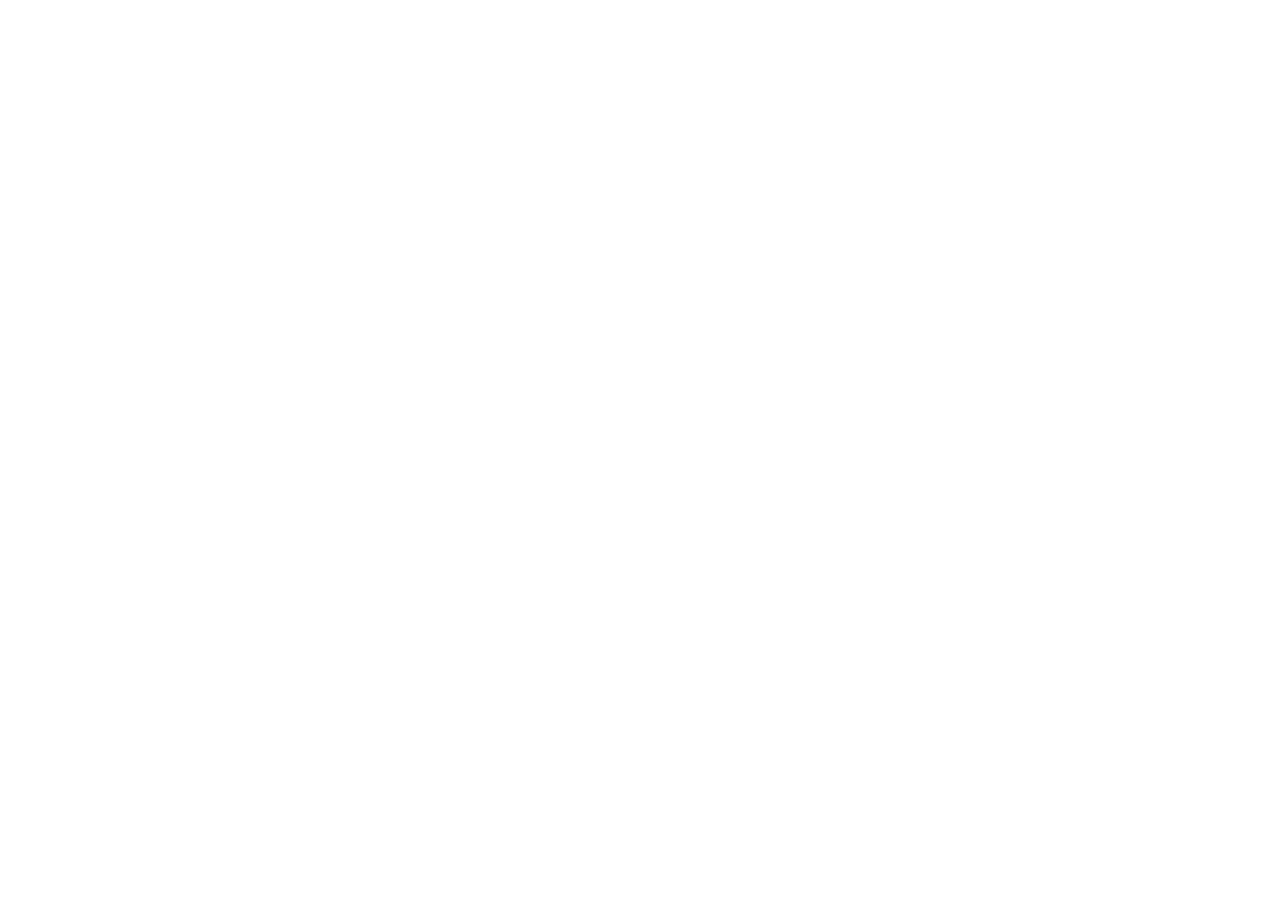
==== about.html @ 645c2c2f "added html" ====
<!DOCTYPE html>
<html lang="en">
<head>
    <meta charset="UTF-8">
    <meta name="viewport" content="width=device-width, initial-scale=1.0">
    <title>Document</title>
</head>
<body>
    
</body>
</html>
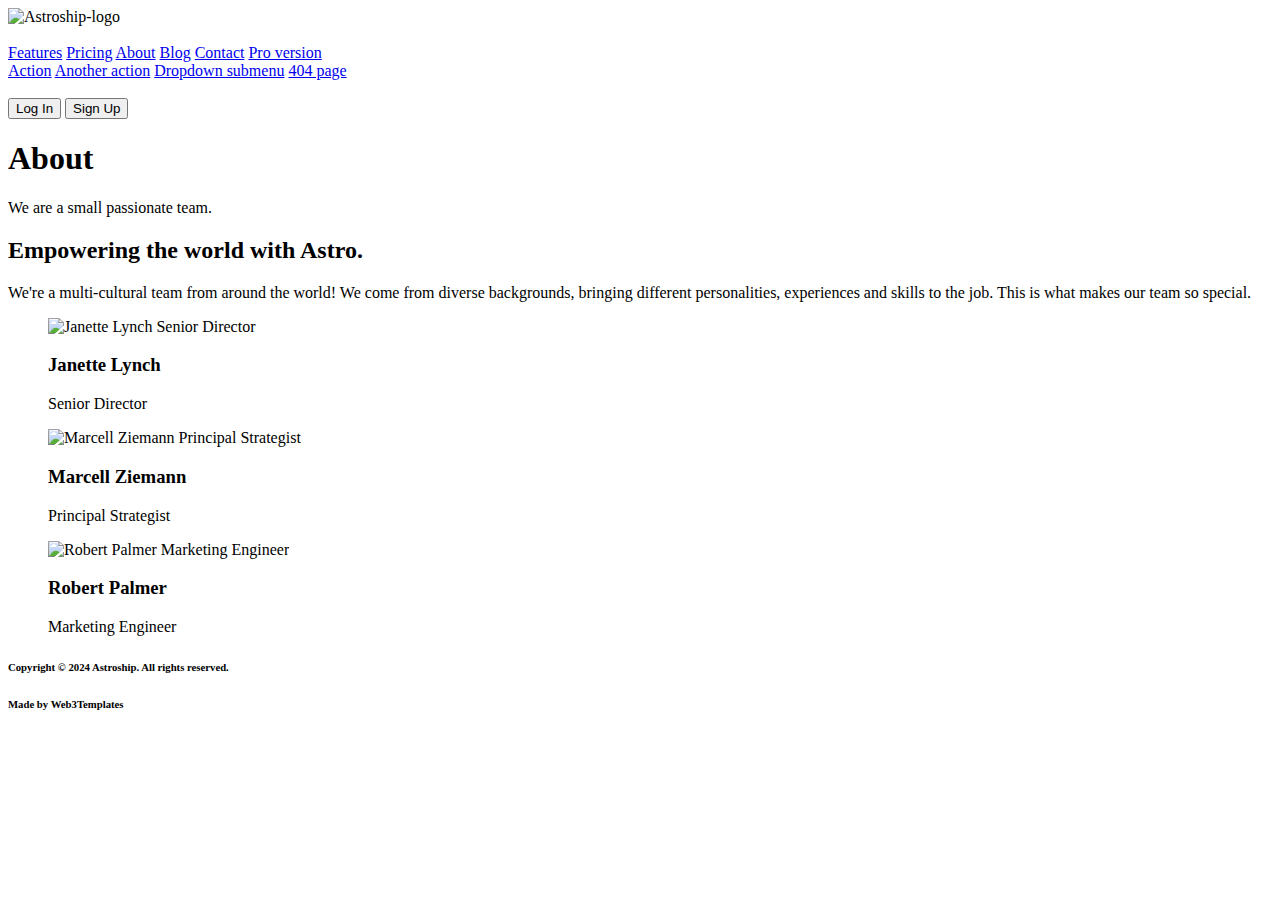
==== commit c4ed5f4b: "added about html and fix pricing html" ====
--- a/about.html
+++ b/about.html
@@ -1,11 +1,106 @@
 <!DOCTYPE html>
 <html lang="en">
+
 <head>
     <meta charset="UTF-8">
     <meta name="viewport" content="width=device-width, initial-scale=1.0">
     <title>Document</title>
 </head>
 <body>
-    
+    <div class="container">
+        <div class="row">
+            <div class="col-3">
+                <div class="row">
+                    <nav class="logo">
+                        <img src="https://astroship.web3templates.com/" alt="Astroship-logo" />
+                    </nav>
+                </div>
+            </div>
+            <br>
+            <div class="col-6">
+                <div class="row">
+                    <nav class="menù">
+                        <a href="#">Features</a>
+                        <a href="https://astroship.web3templates.com/pricing">Pricing</a>
+                        <a href="https://astroship.web3templates.com/about">About</a>
+                        <a href="https://astroship.web3templates.com/blog">Blog</a>
+                        <a href="https://astroship.web3templates.com/contact">Contact</a>
+                        <a href="https://astroship-pro.web3templates.com/">Pro version</a>
+                        <nav class="menù-features">
+                            <a href="https://astroship.web3templates.com/">Action</a>
+                            <a href="https://astroship.web3templates.com/pricing#">Another action</a>
+                            <a href="https://astroship.web3templates.com/pricing#">Dropdown submenu</a>
+                            <a href="https://astroship.web3templates.com/404">404 page</a>
+                        </nav>
+                    </nav>
+                </div>
+            </div>
+            <br>
+            <div class="col-3">
+                <div class="row">
+                    <nav class="menù-button">
+                        <button>Log In</button>
+                        <button>Sign Up</button>
+                    </nav>
+                </div>
+            </div>
+        </div>
+        <header>
+            <h1>About</h1>
+            <p>We are a small passionate team.</p>
+        </header>
+        <section>
+            <h2>Empowering the world with Astro.</h2>
+            <p>We're a multi-cultural team from around the world! We come from diverse backgrounds,
+                bringing different personalities, experiences and skills to the job. This is what makes our team so
+                special.</p>
+        </section>
+        <main>
+            <div class="row">
+                <div class="col-4">
+                    <div class="row">
+                        <div class="card-1">
+                            <figure>
+                                <img src="https://images.unsplash.com/photo-1580489944761-15a19d654956?&fit=crop&w=280"
+                                    alt="Janette Lynch Senior Director" />
+                                <figcaption>
+                                    <h3>Janette Lynch</h3>
+                                    <p>Senior Director</p>
+                                </figcaption>
+                            </figure>
+                        </div>
+                    </div>
+                    <div class="row">
+                        <div class="card-2">
+                            <figure>
+                                <img src="https://images.unsplash.com/photo-1633332755192-727a05c4013d?&fit=crop&w=280"
+                                    alt="Marcell Ziemann Principal Strategist" />
+                                <figcaption>
+                                    <h3>Marcell Ziemann</h3>
+                                    <p>Principal Strategist</p>
+                                </figcaption>
+                            </figure>
+                        </div>
+                    </div>
+                    <div class="row">
+                        <div class="card-3">
+                            <figure>
+                                <img src="https://images.unsplash.com/photo-1535713875002-d1d0cf377fde?&fit=crop&w=280"
+                                    alt="Robert Palmer Marketing Engineer" />
+                                <figcaption>
+                                    <h3>Robert Palmer</h3>
+                                    <p>Marketing Engineer</p>
+                                </figcaption>
+                            </figure>
+                        </div>
+                    </div>
+                </div>
+            </div>
+        </main>
+        <footer>
+            <h6>Copyright © 2024 Astroship. All rights reserved.</h6>
+            <h6>Made by Web3Templates</h6>
+        </footer>
+    </div>
 </body>
 </html>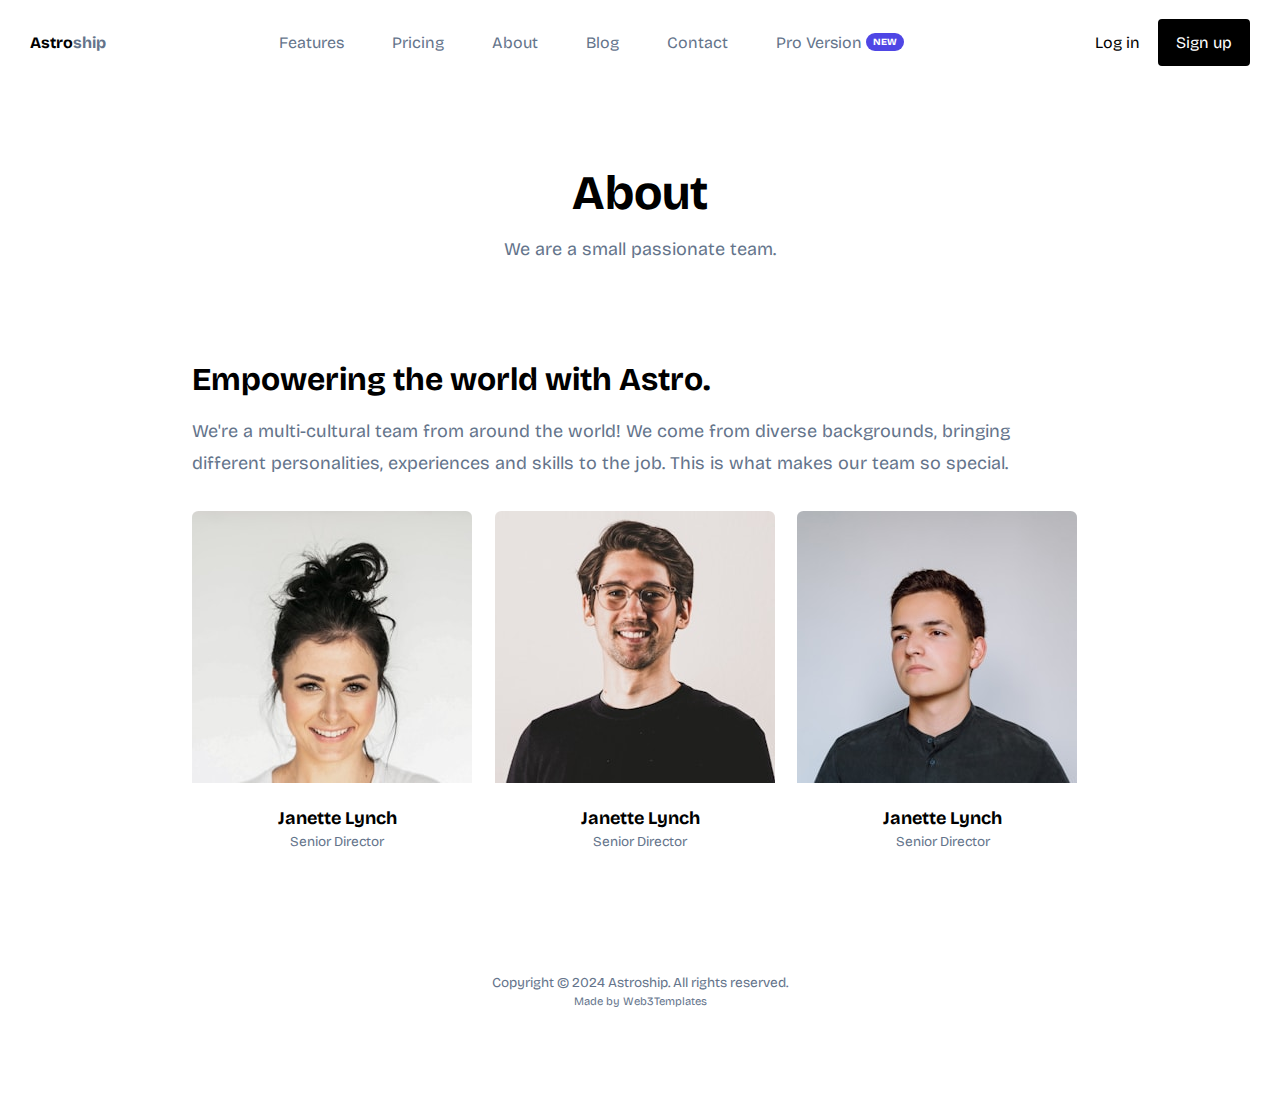
==== commit 62290d81: "added about page" ====
--- a/about.html
+++ b/about.html
@@ -4,103 +4,103 @@
 <head>
     <meta charset="UTF-8">
     <meta name="viewport" content="width=device-width, initial-scale=1.0">
-    <title>Document</title>
+    <title>AstroShip - About</title>
+    <link rel="stylesheet" href="./css/index.css" />
 </head>
+
 <body>
-    <div class="container">
-        <div class="row">
-            <div class="col-3">
-                <div class="row">
-                    <nav class="logo">
-                        <img src="https://astroship.web3templates.com/" alt="Astroship-logo" />
-                    </nav>
+    <nav class="wrapper justify-center">
+        <div class="container flex items-center">
+            <div class="nav__logo">
+                <a href="/" class="flex">
+                    <span class="nav__logo-left color-primary">Astro</span>
+                    <span class="nav__logo-right">ship</span>
+                </a>
+            </div>
+            <div class="nav__menu flex flex-grow justify-center">
+                <div class="nav__menu-item">
+                    <a href="/features">Features</a>
+                </div>
+                <div class="nav__menu-item">
+                    <a href="/pricing">Pricing</a>
+                </div>
+                <div class="nav__menu-item">
+                    <a href="/about.html">About</a>
+                </div>
+                <div class="nav__menu-item">
+                    <a href="/blog">Blog</a>
+                </div>
+                <div class="nav__menu-item">
+                    <a href="/contact">Contact</a>
+                </div>
+                <div class="nav__menu-item flex items-center gap-1">
+                    <a href="/pro-version">Pro Version</a>
+                    <span class="label__new">NEW</span>
                 </div>
             </div>
-            <br>
-            <div class="col-6">
-                <div class="row">
-                    <nav class="menù">
-                        <a href="#">Features</a>
-                        <a href="https://astroship.web3templates.com/pricing">Pricing</a>
-                        <a href="https://astroship.web3templates.com/about">About</a>
-                        <a href="https://astroship.web3templates.com/blog">Blog</a>
-                        <a href="https://astroship.web3templates.com/contact">Contact</a>
-                        <a href="https://astroship-pro.web3templates.com/">Pro version</a>
-                        <nav class="menù-features">
-                            <a href="https://astroship.web3templates.com/">Action</a>
-                            <a href="https://astroship.web3templates.com/pricing#">Another action</a>
-                            <a href="https://astroship.web3templates.com/pricing#">Dropdown submenu</a>
-                            <a href="https://astroship.web3templates.com/404">404 page</a>
-                        </nav>
-                    </nav>
-                </div>
-            </div>
-            <br>
-            <div class="col-3">
-                <div class="row">
-                    <nav class="menù-button">
-                        <button>Log In</button>
-                        <button>Sign Up</button>
-                    </nav>
-                </div>
+            <div class="nav__actions flex">
+                <button class="btn btn-wt">Log in</button>
+                <button class="btn btn-bb">Sign up</button>
             </div>
         </div>
-        <header>
-            <h1>About</h1>
-            <p>We are a small passionate team.</p>
-        </header>
-        <section>
-            <h2>Empowering the world with Astro.</h2>
-            <p>We're a multi-cultural team from around the world! We come from diverse backgrounds,
-                bringing different personalities, experiences and skills to the job. This is what makes our team so
-                special.</p>
+    </nav>
+
+    <main>
+        <section class="wrapper section" id="sec-1">
+            <div class="container flex flex-col items-center">
+                <h1>About</h1>
+                <p>We are a small passionate team.</p>
+            </div>
         </section>
-        <main>
-            <div class="row">
-                <div class="col-4">
-                    <div class="row">
-                        <div class="card-1">
-                            <figure>
-                                <img src="https://images.unsplash.com/photo-1580489944761-15a19d654956?&fit=crop&w=280"
-                                    alt="Janette Lynch Senior Director" />
-                                <figcaption>
-                                    <h3>Janette Lynch</h3>
-                                    <p>Senior Director</p>
-                                </figcaption>
-                            </figure>
+        <section class="wrapper section" id="sec-2">
+            <div class="container flex justify-center">
+                <div class="sec-2__wrapper">
+                    <div class="sec-2__title">
+                        <h2>Empowering the world with Astro.</h2>
+                        <p>We're a multi-cultural team from around the world! We come from diverse backgrounds, bringing
+                            different personalities, experiences and skills to the job. This is what makes our team so
+                            special.</p>
+                    </div>
+                    <div class="sec-2__cards flex flex-wrap">
+                        <div class="card-about">
+                            <div class="card-about__header">
+                                <img src="./assets/card_about_1.jpeg" alt="card about image"/>
+                            </div>
+                            <div class="card-about__body">
+                                <h5>Janette Lynch</h5>
+                                <p>Senior Director</p>
+                            </div>
                         </div>
-                    </div>
-                    <div class="row">
-                        <div class="card-2">
-                            <figure>
-                                <img src="https://images.unsplash.com/photo-1633332755192-727a05c4013d?&fit=crop&w=280"
-                                    alt="Marcell Ziemann Principal Strategist" />
-                                <figcaption>
-                                    <h3>Marcell Ziemann</h3>
-                                    <p>Principal Strategist</p>
-                                </figcaption>
-                            </figure>
+                        <div class="card-about">
+                            <div class="card-about__header">
+                                <img src="./assets/card_about_2.jpeg" alt="card about image"/>
+                            </div>
+                            <div class="card-about__body">
+                                <h5>Janette Lynch</h5>
+                                <p>Senior Director</p>
+                            </div>
                         </div>
-                    </div>
-                    <div class="row">
-                        <div class="card-3">
-                            <figure>
-                                <img src="https://images.unsplash.com/photo-1535713875002-d1d0cf377fde?&fit=crop&w=280"
-                                    alt="Robert Palmer Marketing Engineer" />
-                                <figcaption>
-                                    <h3>Robert Palmer</h3>
-                                    <p>Marketing Engineer</p>
-                                </figcaption>
-                            </figure>
+                        <div class="card-about">
+                            <div class="card-about__header">
+                                <img src="./assets/card_about_3.jpeg" alt="card about image"/>
+                            </div>
+                            <div class="card-about__body">
+                                <h5>Janette Lynch</h5>
+                                <p>Senior Director</p>
+                            </div>
                         </div>
                     </div>
                 </div>
             </div>
-        </main>
-        <footer>
-            <h6>Copyright © 2024 Astroship. All rights reserved.</h6>
-            <h6>Made by Web3Templates</h6>
-        </footer>
-    </div>
+        </section>
+    </main>
+
+    <footer class="wrapper section">
+        <div class="container flex flex-col items-center">
+            <p class="footer__top">Copyright © 2024 Astroship. All rights reserved.</p>
+            <p class="footer__bottom">Made by <a href="/">Web3Templates</a></p>
+        </div>
+    </footer>
 </body>
+
 </html>--- a/css/index.css
+++ b/css/index.css
@@ -0,0 +1,18 @@
+@import url('https://fonts.googleapis.com/css2?family=Bricolage+Grotesque:opsz,wght@12..96,200..800&display=swap');
+
+@import url('./root.css');
+@import url('./main.css');
+
+/* Utilities */
+@import url('./utility/index.css');
+
+/* Pages */
+@import url('./pages/homepage.css');
+@import url('./pages/about.css');
+
+/* Components */
+@import url('./components/buttons.css');
+@import url('./components/cards.css');
+@import url('./components/navbar.css');
+@import url('./components/hero.css');
+@import url('./components/footer.css');